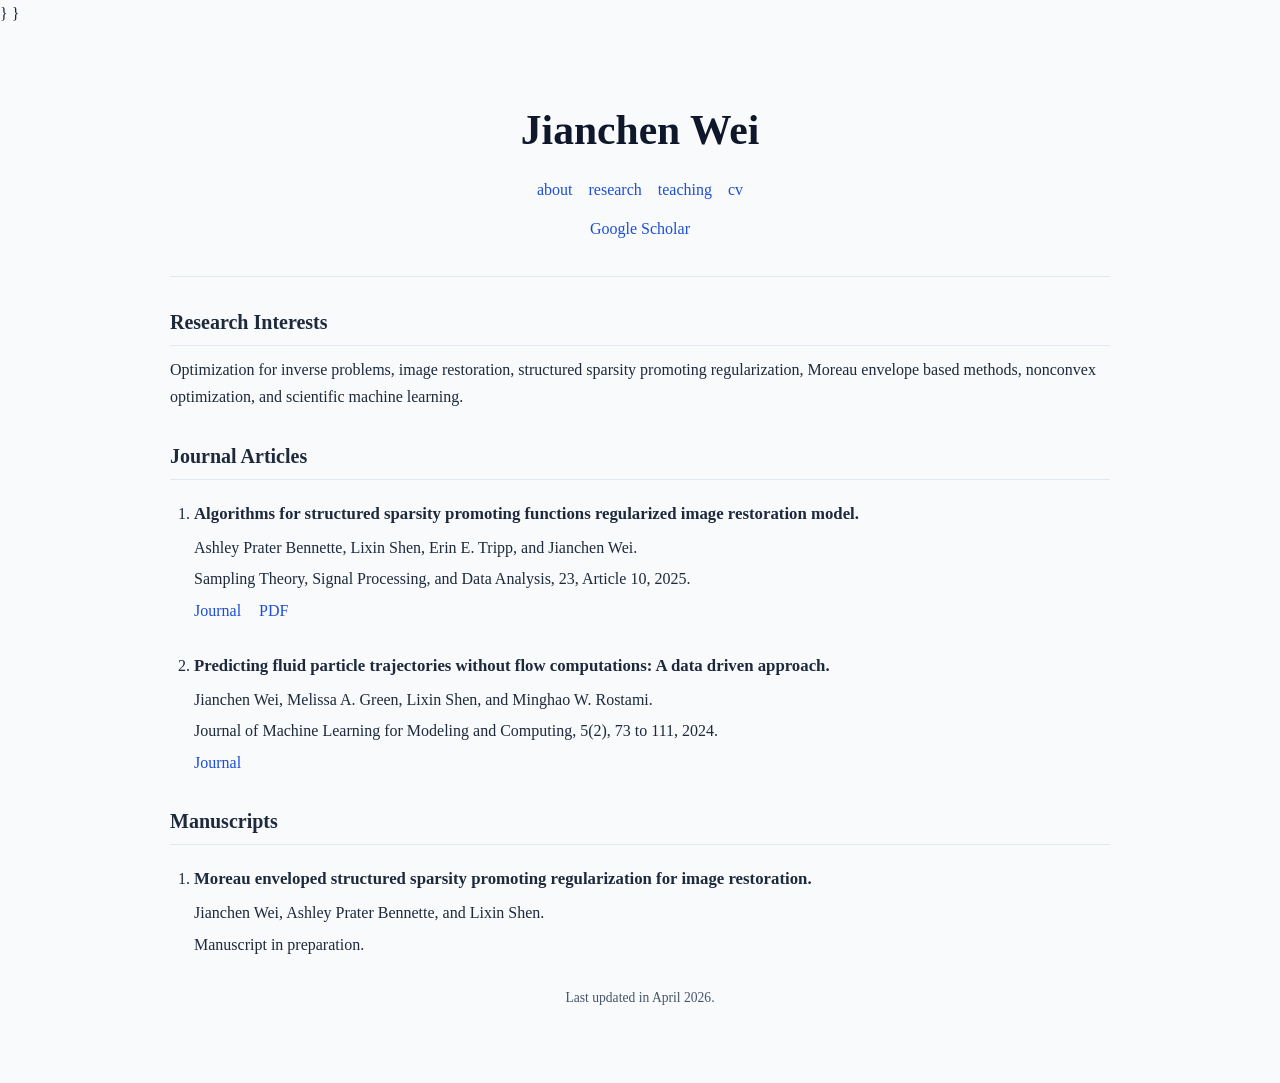
==== research.html @ 6264d002 "Add files via upload" ====
<!DOCTYPE html>
<html lang="en">
<head>
  <meta charset="UTF-8" />
  <meta name="viewport" content="width=device-width, initial-scale=1.0" />
  <link rel="stylesheet" href="style.css">
      }
    }
  </style>
</head>
<body>
  <div class="container">
    <header>
      <h1>Jianchen Wei</h1>
      <nav>
        <a href="index.html">about</a>
        <a href="research.html">research</a>
        <a href="teaching.html">teaching</a>
        <a href="CV.pdf" target="_blank">cv</a>
      </nav>
      <p style="margin-top:12px;"><a href="https://scholar.google.com/citations?user=dxs32J8AAAAJ" target="_blank">Google Scholar</a></p>
    </header>

    <h3>Research Interests</h3>
    <p>
      Optimization for inverse problems, image restoration, structured sparsity promoting regularization,
      Moreau envelope based methods, nonconvex optimization, and scientific machine learning.
    </p>

    <h3>Journal Articles</h3>
    <ol>
      <li>
        <div class="paper-title">Algorithms for structured sparsity promoting functions regularized image restoration model.</div>
        <div class="paper-authors">Ashley Prater Bennette, Lixin Shen, Erin E. Tripp, and Jianchen Wei.</div>
        <div class="paper-venue">Sampling Theory, Signal Processing, and Data Analysis, 23, Article 10, 2025.</div>
        <div class="paper-links">
          <a href="https://link.springer.com/article/10.1007/s43670-025-00102-7" target="_blank">Journal</a>
          <a href="https://link.springer.com/content/pdf/10.1007/s43670-025-00102-7.pdf" target="_blank">PDF</a>
        </div>
      </li>

      <li>
        <div class="paper-title">Predicting fluid particle trajectories without flow computations: A data driven approach.</div>
        <div class="paper-authors">Jianchen Wei, Melissa A. Green, Lixin Shen, and Minghao W. Rostami.</div>
        <div class="paper-venue">Journal of Machine Learning for Modeling and Computing, 5(2), 73 to 111, 2024.</div>
        <div class="paper-links">
          <a href="https://www.dl.begellhouse.com/journals/558048804a15188a,65c7e3224e2d00e0,539c766e1890e8cd.html" target="_blank">Journal</a>
        </div>
      </li>
    </ol>

    <h3>Manuscripts</h3>
    <ol>
      <li>
        <div class="paper-title">Moreau enveloped structured sparsity promoting regularization for image restoration.</div>
        <div class="paper-authors">Jianchen Wei, Ashley Prater Bennette, and Lixin Shen.</div>
        <div class="paper-venue">Manuscript in preparation.</div>
      </li>
    </ol>

    <footer>
      <p>Last updated in April 2026.</p>
    </footer>
  </div>
</body>
</html>
---- style.css ----
:root {
  --bg: #f8fafc;
  --card: #ffffff;
  --text: #1e293b;
  --muted: #475569;
  --line: #e2e8f0;
  --accent: #0f172a;
  --link: #1d4ed8;
  --max: 980px;
}

* {
  box-sizing: border-box;
}

body {
  margin: 0;
  font-family: Georgia, "Times New Roman", serif;
  background: var(--bg);
  color: var(--text);
  line-height: 1.7;
}

a {
  color: var(--link);
  text-decoration: none;
}

a:hover {
  text-decoration: underline;
}

.container {
  max-width: var(--max);
  margin: 0 auto;
  padding: 32px 20px 64px;
}

header {
  padding: 36px 0 24px;
  border-bottom: 1px solid var(--line);
  position: relative;
  text-align: center;
}

.top {
  display: grid;
  grid-template-columns: 1fr;
  gap: 28px;
  align-items: start;
}

.name, h1 {
  font-size: 2.6rem;
  margin: 0 0 8px;
  color: var(--accent);
}

.subtitle {
  font-size: 1.08rem;
  color: var(--muted);
  margin: 0 0 18px;
}

.photo {
  background: var(--card);
  border: 1px solid var(--line);
  padding: 10px;
  text-align: center;
  display: inline-block;
  border-radius: 50%;
}

.photo img {
  width: 160px;
  height: 160px;
  border-radius: 50%;
  display: block;
  margin: 0 auto;
  object-fit: cover;
}

.profile {
  text-align: center;
}

nav.top-nav {
  position: absolute;
  top: 20px;
  right: 20px;
  display: flex;
  gap: 14px;
  font-size: 0.98rem;
  align-items: center;
}

nav {
  margin-top: 10px;
  display: flex;
  flex-wrap: wrap;
  gap: 16px;
  font-size: 1rem;
  justify-content: center;
}

section {
  margin-top: 34px;
  background: var(--card);
  border: 1px solid var(--line);
  border-radius: 18px;
  padding: 24px;
}

h2 {
  margin: 0 0 14px;
  font-size: 1.45rem;
  color: var(--accent);
}

h3 {
  margin: 28px 0 10px;
  font-size: 1.25rem;
  font-weight: 600;
  border-bottom: 1px solid var(--line);
  padding-bottom: 6px;
}

p {
  margin: 10px 0;
}

ol {
  margin: 0 0 0 24px;
  padding: 0;
}

li {
  margin: 20px 0 28px;
}

.paper-title {
  font-weight: 700;
  font-size: 1.05rem;
  margin-bottom: 6px;
}

.paper-authors,
.paper-venue,
.paper-links {
  margin: 4px 0;
}

.paper-links a {
  margin-right: 14px;
}

.muted {
  color: var(--muted);
}

footer {
  margin-top: 28px;
  text-align: center;
  color: var(--muted);
  font-size: 0.85rem;
}

@media (max-width: 820px) {
  .top {
    grid-template-columns: 1fr;
  }

  .name, h1 {
    font-size: 2.1rem;
  }

  nav.top-nav {
    position: static;
    margin-top: 18px;
    justify-content: center;
  }
}

@media (max-width: 700px) {
  h1 {
    font-size: 1.9rem;
  }
}
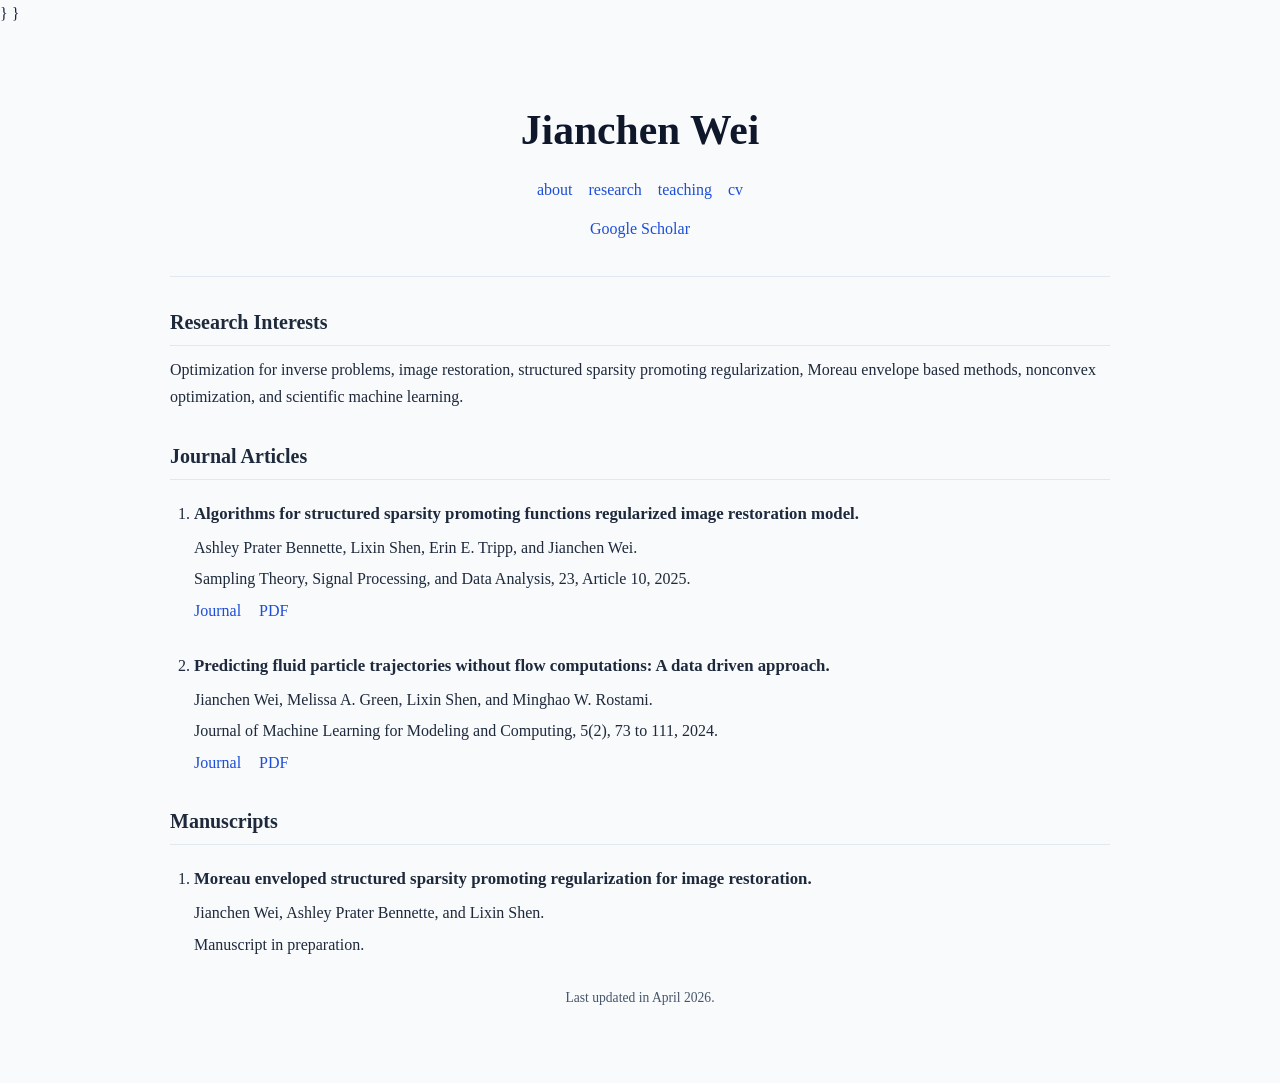
==== commit f8f81842: "Add files via upload" ====
--- a/research.html
+++ b/research.html
@@ -45,6 +45,7 @@
         <div class="paper-venue">Journal of Machine Learning for Modeling and Computing, 5(2), 73 to 111, 2024.</div>
         <div class="paper-links">
           <a href="https://www.dl.begellhouse.com/journals/558048804a15188a,65c7e3224e2d00e0,539c766e1890e8cd.html" target="_blank">Journal</a>
+          <a href="https://www.dl.begellhouse.com/download/article/539c766e1890e8cd/JMLMC0502(3)-52000.pdf" target="_blank">PDF</a>
         </div>
       </li>
     </ol>
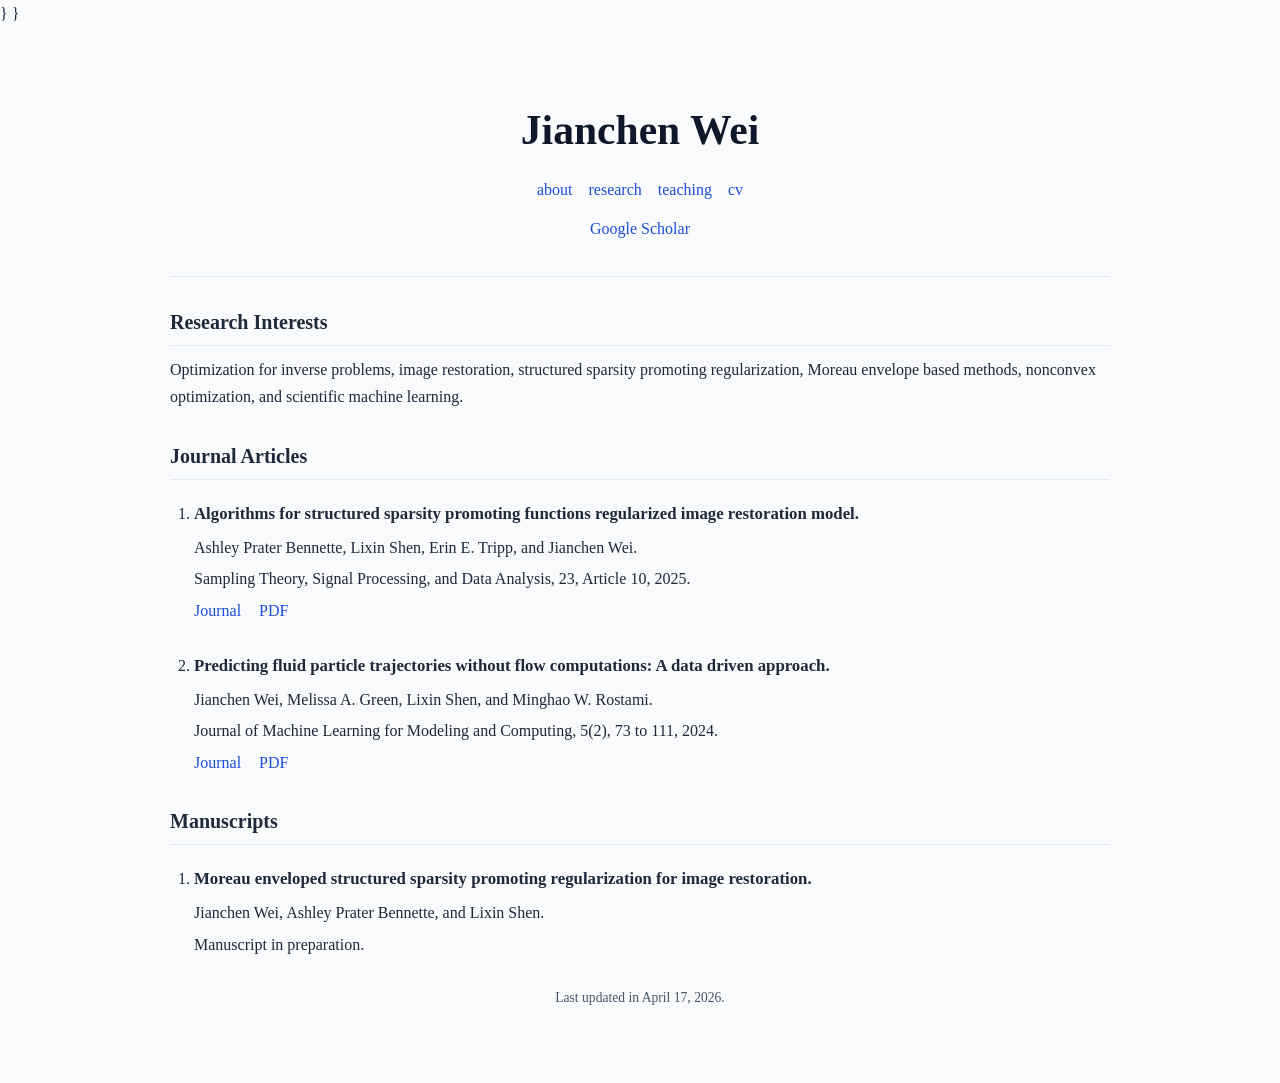
==== commit ba207a8d: "update the date" ====
--- a/research.html
+++ b/research.html
@@ -60,7 +60,7 @@
     </ol>
 
     <footer>
-      <p>Last updated in April 2026.</p>
+      <p>Last updated in April 17, 2026.</p>
     </footer>
   </div>
 </body>
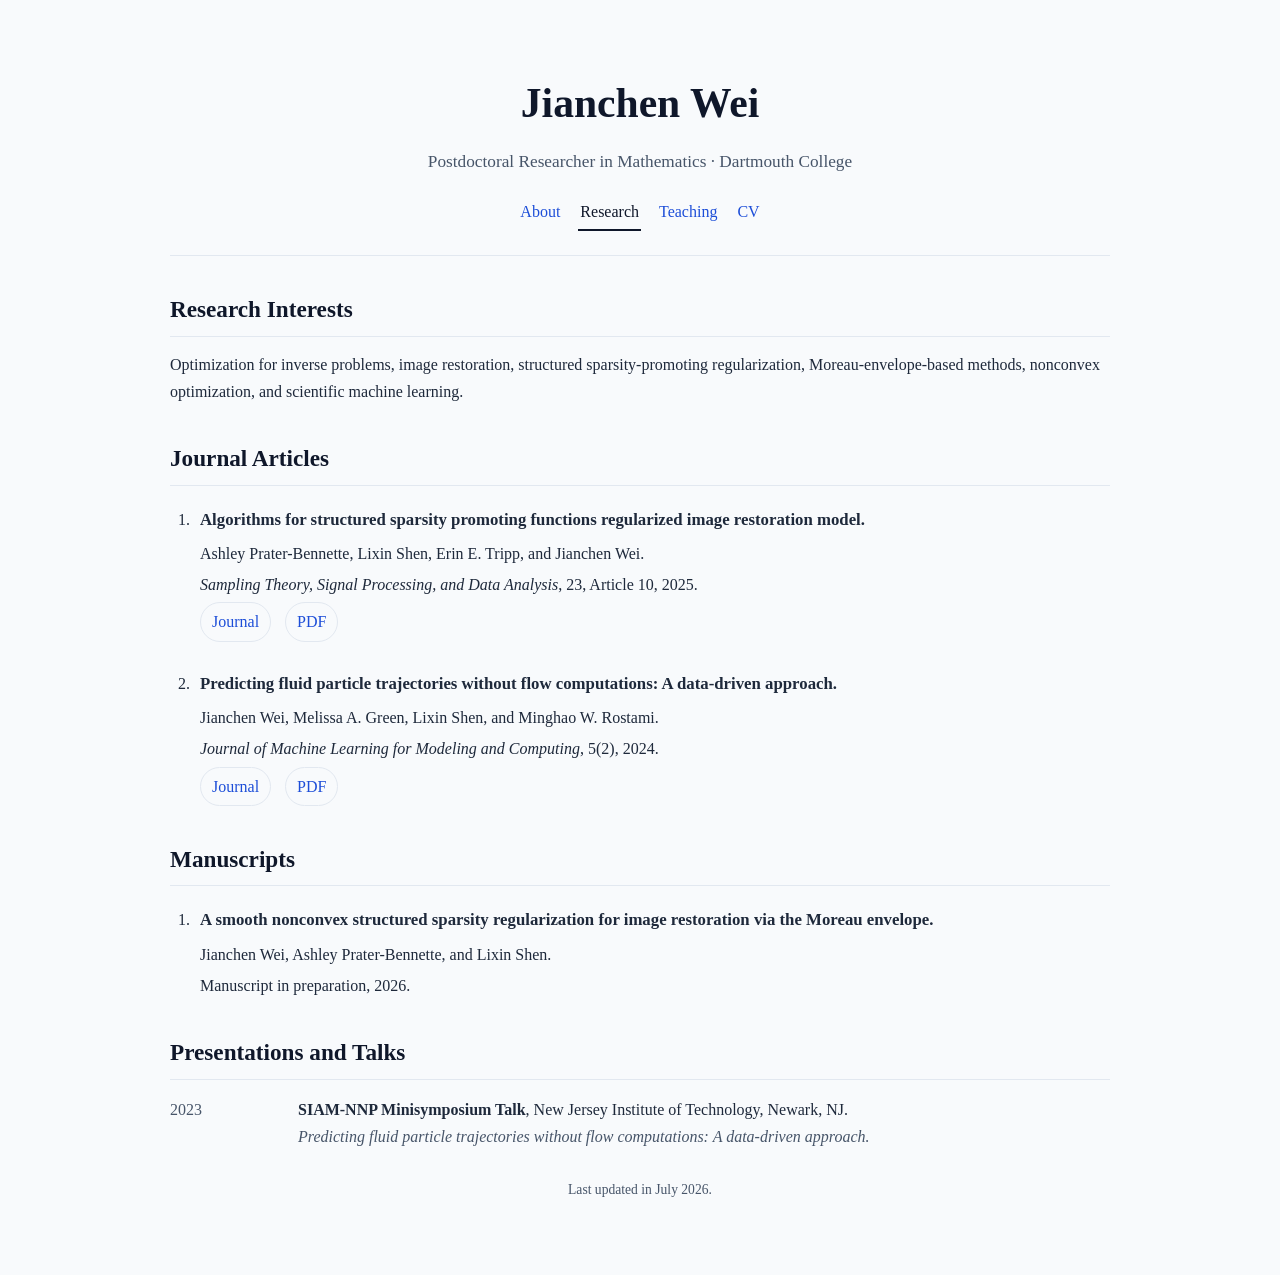
==== commit e5ac03f7: "Update personal homepage" ====
--- a/research.html
+++ b/research.html
@@ -1,67 +1,70 @@
-<!DOCTYPE html>
-<html lang="en">
-<head>
-  <meta charset="UTF-8" />
-  <meta name="viewport" content="width=device-width, initial-scale=1.0" />
-  <link rel="stylesheet" href="style.css">
-      }
-    }
-  </style>
-</head>
-<body>
-  <div class="container">
-    <header>
-      <h1>Jianchen Wei</h1>
-      <nav>
-        <a href="index.html">about</a>
-        <a href="research.html">research</a>
-        <a href="teaching.html">teaching</a>
-        <a href="CV.pdf" target="_blank">cv</a>
-      </nav>
-      <p style="margin-top:12px;"><a href="https://scholar.google.com/citations?user=dxs32J8AAAAJ" target="_blank">Google Scholar</a></p>
-    </header>
-
-    <h3>Research Interests</h3>
-    <p>
-      Optimization for inverse problems, image restoration, structured sparsity promoting regularization,
-      Moreau envelope based methods, nonconvex optimization, and scientific machine learning.
-    </p>
-
-    <h3>Journal Articles</h3>
-    <ol>
-      <li>
-        <div class="paper-title">Algorithms for structured sparsity promoting functions regularized image restoration model.</div>
-        <div class="paper-authors">Ashley Prater Bennette, Lixin Shen, Erin E. Tripp, and Jianchen Wei.</div>
-        <div class="paper-venue">Sampling Theory, Signal Processing, and Data Analysis, 23, Article 10, 2025.</div>
-        <div class="paper-links">
-          <a href="https://link.springer.com/article/10.1007/s43670-025-00102-7" target="_blank">Journal</a>
-          <a href="https://link.springer.com/content/pdf/10.1007/s43670-025-00102-7.pdf" target="_blank">PDF</a>
-        </div>
-      </li>
-
-      <li>
-        <div class="paper-title">Predicting fluid particle trajectories without flow computations: A data driven approach.</div>
-        <div class="paper-authors">Jianchen Wei, Melissa A. Green, Lixin Shen, and Minghao W. Rostami.</div>
-        <div class="paper-venue">Journal of Machine Learning for Modeling and Computing, 5(2), 73 to 111, 2024.</div>
-        <div class="paper-links">
-          <a href="https://www.dl.begellhouse.com/journals/558048804a15188a,65c7e3224e2d00e0,539c766e1890e8cd.html" target="_blank">Journal</a>
-          <a href="https://www.dl.begellhouse.com/download/article/539c766e1890e8cd/JMLMC0502(3)-52000.pdf" target="_blank">PDF</a>
-        </div>
-      </li>
-    </ol>
-
-    <h3>Manuscripts</h3>
-    <ol>
-      <li>
-        <div class="paper-title">Moreau enveloped structured sparsity promoting regularization for image restoration.</div>
-        <div class="paper-authors">Jianchen Wei, Ashley Prater Bennette, and Lixin Shen.</div>
-        <div class="paper-venue">Manuscript in preparation.</div>
-      </li>
-    </ol>
-
-    <footer>
-      <p>Last updated in April 17, 2026.</p>
-    </footer>
-  </div>
-</body>
-</html>+<!DOCTYPE html>
+<html lang="en">
+<head>
+  <meta charset="UTF-8" />
+  <meta name="viewport" content="width=device-width, initial-scale=1.0" />
+  <meta name="description" content="Research and publications by Jianchen Wei." />
+  <title>Jianchen Wei | Research</title>
+  <link rel="stylesheet" href="style.css" />
+</head>
+<body class="research-page">
+  <div class="container">
+    <header>
+      <h1>Jianchen Wei</h1>
+      <p class="subtitle">Postdoctoral Researcher in Mathematics · Dartmouth College</p>
+      <nav aria-label="Main navigation">
+        <a href="index.html">About</a>
+        <a class="active" href="research.html">Research</a>
+        <a href="teaching.html">Teaching</a>
+        <a href="CV.pdf" target="_blank" rel="noopener">CV</a>
+      </nav>
+    </header>
+
+    <main>
+      <section>
+        <h2>Research Interests</h2>
+        <p>Optimization for inverse problems, image restoration, structured sparsity-promoting regularization, Moreau-envelope-based methods, nonconvex optimization, and scientific machine learning.</p>
+      </section>
+
+      <section>
+        <h2>Journal Articles</h2>
+        <ol class="publication-list">
+          <li>
+            <div class="paper-title">Algorithms for structured sparsity promoting functions regularized image restoration model.</div>
+            <div class="paper-authors">Ashley Prater-Bennette, Lixin Shen, Erin E. Tripp, and Jianchen Wei.</div>
+            <div class="paper-venue"><em>Sampling Theory, Signal Processing, and Data Analysis</em>, 23, Article 10, 2025.</div>
+            <div class="paper-links"><a href="https://link.springer.com/article/10.1007/s43670-025-00102-7" target="_blank" rel="noopener">Journal</a><a href="https://link.springer.com/content/pdf/10.1007/s43670-025-00102-7.pdf" target="_blank" rel="noopener">PDF</a></div>
+          </li>
+          <li>
+            <div class="paper-title">Predicting fluid particle trajectories without flow computations: A data-driven approach.</div>
+            <div class="paper-authors">Jianchen Wei, Melissa A. Green, Lixin Shen, and Minghao W. Rostami.</div>
+            <div class="paper-venue"><em>Journal of Machine Learning for Modeling and Computing</em>, 5(2), 2024.</div>
+            <div class="paper-links"><a href="https://www.dl.begellhouse.com/journals/558048804a15188a,65c7e3224e2d00e0,539c766e1890e8cd.html" target="_blank" rel="noopener">Journal</a><a href="https://www.dl.begellhouse.com/download/article/539c766e1890e8cd/JMLMC0502(3)-52000.pdf" target="_blank" rel="noopener">PDF</a></div>
+          </li>
+        </ol>
+      </section>
+
+      <section>
+        <h2>Manuscripts</h2>
+        <ol class="publication-list">
+          <li>
+            <div class="paper-title">A smooth nonconvex structured sparsity regularization for image restoration via the Moreau envelope.</div>
+            <div class="paper-authors">Jianchen Wei, Ashley Prater-Bennette, and Lixin Shen.</div>
+            <div class="paper-venue">Manuscript in preparation, 2026.</div>
+          </li>
+        </ol>
+      </section>
+
+      <section>
+        <h2>Presentations and Talks</h2>
+        <div class="timeline-item">
+          <span class="date">2023</span>
+          <div><strong>SIAM-NNP Minisymposium Talk</strong>, New Jersey Institute of Technology, Newark, NJ.<br /><span class="muted"><em>Predicting fluid particle trajectories without flow computations: A data-driven approach.</em></span></div>
+        </div>
+      </section>
+    </main>
+
+    <footer><p>Last updated in July 2026.</p></footer>
+  </div>
+</body>
+</html>
--- a/style.css
+++ b/style.css
@@ -7,7 +7,7 @@
   --accent: #0f172a;
   --link: #1d4ed8;
   --max: 980px;
-}
+}
 
 * {
   box-sizing: border-box;
@@ -43,14 +43,7 @@
   text-align: center;
 }
 
-.top {
-  display: grid;
-  grid-template-columns: 1fr;
-  gap: 28px;
-  align-items: start;
-}
-
-.name, h1 {
+.name, h1 {
   font-size: 2.6rem;
   margin: 0 0 8px;
   color: var(--accent);
@@ -84,32 +77,83 @@
   text-align: center;
 }
 
-nav.top-nav {
-  position: absolute;
-  top: 20px;
-  right: 20px;
-  display: flex;
-  gap: 14px;
-  font-size: 0.98rem;
-  align-items: center;
-}
-
-nav {
+nav {
   margin-top: 10px;
   display: flex;
   flex-wrap: wrap;
   gap: 16px;
   font-size: 1rem;
   justify-content: center;
-}
-
-section {
-  margin-top: 34px;
-  background: var(--card);
-  border: 1px solid var(--line);
-  border-radius: 18px;
-  padding: 24px;
-}
+}
+
+nav a {
+  padding: 4px 2px;
+  border-bottom: 2px solid transparent;
+}
+
+nav a.active {
+  color: var(--accent);
+  border-bottom-color: var(--accent);
+}
+section {
+  margin-top: 34px;
+  background: var(--card);
+  border: 1px solid var(--line);
+  border-radius: 18px;
+  padding: 24px;
+}
+
+.research-page section {
+  background: transparent;
+  border: 0;
+  border-radius: 0;
+  padding: 0;
+}
+
+.research-page section h2 {
+  border-bottom: 1px solid var(--line);
+  padding-bottom: 6px;
+}
+
+main {
+  margin-top: 30px;
+}
+
+.intro {
+  font-size: 1.03rem;
+}
+
+.timeline-item {
+  display: grid;
+  grid-template-columns: 110px 1fr;
+  gap: 18px;
+  margin: 16px 0;
+}
+
+.date {
+  color: var(--muted);
+  font-variant-numeric: tabular-nums;
+  margin-right: 12px;
+}
+
+.contact-links {
+  display: flex;
+  flex-wrap: wrap;
+  gap: 10px;
+}
+
+.contact-links a,
+.paper-links a {
+  display: inline-block;
+  padding: 5px 11px;
+  border: 1px solid var(--line);
+  border-radius: 999px;
+  background: var(--bg);
+}
+
+.publication-list li {
+  padding-left: 6px;
+}
 
 h2 {
   margin: 0 0 14px;
@@ -166,23 +210,26 @@
 }
 
 @media (max-width: 820px) {
-  .top {
-    grid-template-columns: 1fr;
-  }
-
-  .name, h1 {
-    font-size: 2.1rem;
-  }
-
-  nav.top-nav {
-    position: static;
-    margin-top: 18px;
-    justify-content: center;
-  }
-}
+  .name, h1 {
+    font-size: 2.1rem;
+  }
+}
 
 @media (max-width: 700px) {
-  h1 {
-    font-size: 1.9rem;
-  }
-}
+  h1 {
+    font-size: 1.9rem;
+  }
+
+  .container {
+    padding: 18px 14px 42px;
+  }
+
+  section {
+    padding: 20px;
+  }
+
+  .timeline-item {
+    grid-template-columns: 1fr;
+    gap: 2px;
+  }
+}
